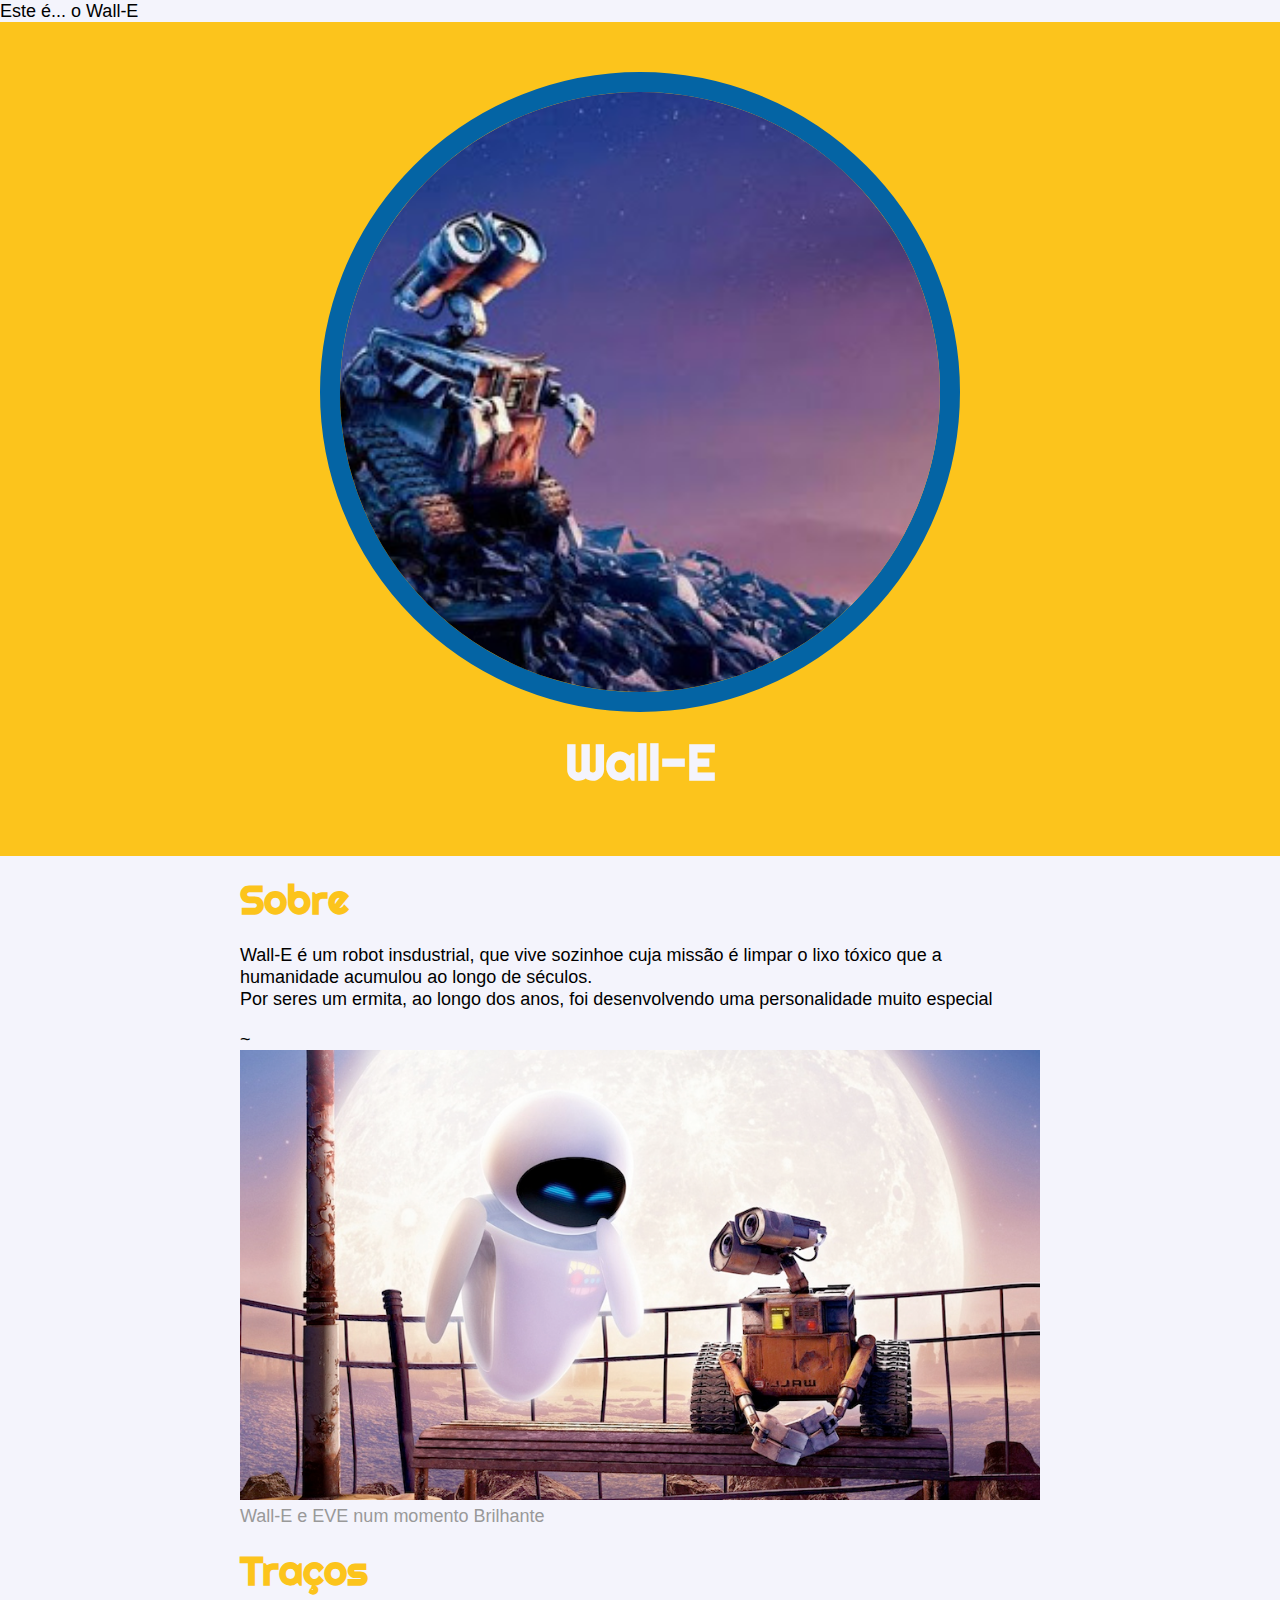
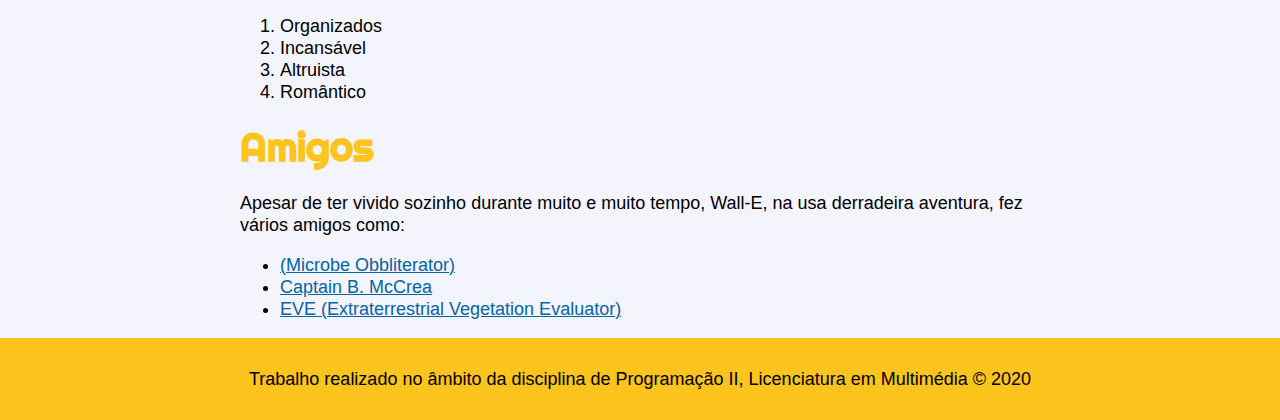
==== index.html @ 91f0434f "Adicionado a pagina do Wall-E" ====
<!DOCTYPE html>
<html>
    <head>
     Este é... o Wall-E
     <link rel="stylesheet" type="text/css" href="CSS/walle.css">
     <link href="https://fonts.googleapis.com/css2?family=Righteous&display=swap" rel="stylesheet">
    </head>
    <body>  
        <header>    
            <img src="Images/Wall-E.jpg">
            <h1>Wall-E</h1>
        </header>
        <main>  
            <h2>Sobre</h2>
            <p>Wall-E é um robot insdustrial, que vive sozinhoe cuja missão é limpar o lixo tóxico que a humanidade acumulou ao longo de séculos. <br>
            Por seres um ermita, ao longo dos anos, foi desenvolvendo uma personalidade muito especial</p>~
            <img src="Images/Wall-E and EVE.jpg">
            <p class="caption">Wall-E e EVE num momento Brilhante</p>
            <h2>Traços</h2>
            <ol>
                <li>Organizados</li>
                <li>Incansável</li>
                <li>Altruista</li>
                <li>Romântico</li>
            </ol>
            <h2>Amigos</h2>
            <p>Apesar de ter vivido sozinho durante muito e muito tempo, Wall-E, na usa derradeira aventura, fez vários amigos como:</p>
            <ul>    
                <li><a href="https://disney.fandom.com/wiki/M-O" target="_blank">(Microbe Obbliterator)</a></li>
                <li><a href="https://pixar.fandom.com/wiki/Captain_B._McCrea" target="_blank">Captain B. McCrea</a></li>
                <li><a href="https://disney.fandom.com/wiki/EVE" target="_blank">EVE (Extraterrestrial Vegetation Evaluator)</a></li>
            </ul>
        </main>
    </body>
    <footer>    
        Trabalho realizado no âmbito da disciplina de Programação II, Licenciatura em Multimédia &copy; 2020
    </footer>


</html>
---- CSS/walle.css ----
body{
    margin: 0;
    background-color: #f4f4fc;
    font-family: Arial, Helvetica, sans-serif;
    font-size: 18px;
    line-height: 22px;
}

header{
    background-color: #fcc41c;
    text-align: center;
    padding-top: 50px;
    padding-bottom: 50px;

}

header h1{
color: #f4f4fc;
}

header img{
    border-radius: 340px;
    width: 600px;
    height: 600px;
    object-fit: cover;
    border: 20px solid #0464a4;

}

h1, h2{
    font-family: 'Righteous', cursive;
    font-size: 50px;
}

main{
    max-width: 800px;
    margin: 0 auto;
    padding: 0px 20px;
}

main img{
    max-width: 100%;
}

h2 {
    font-size: 40px;
    color: #fcc41c;
}

p{
    font-size: 18px;

}
a{
    color: #0464a4;
}

a:hover{
    color: #0e90e7;
    background-color: #f4f4fc;
}

footer{
    background-color: #fcc41c;
    text-align: center;
    padding: 30px;
}

footer p{
    margin: 0px;
}

.caption{
    color: #999999;
    margin: 0px;
}
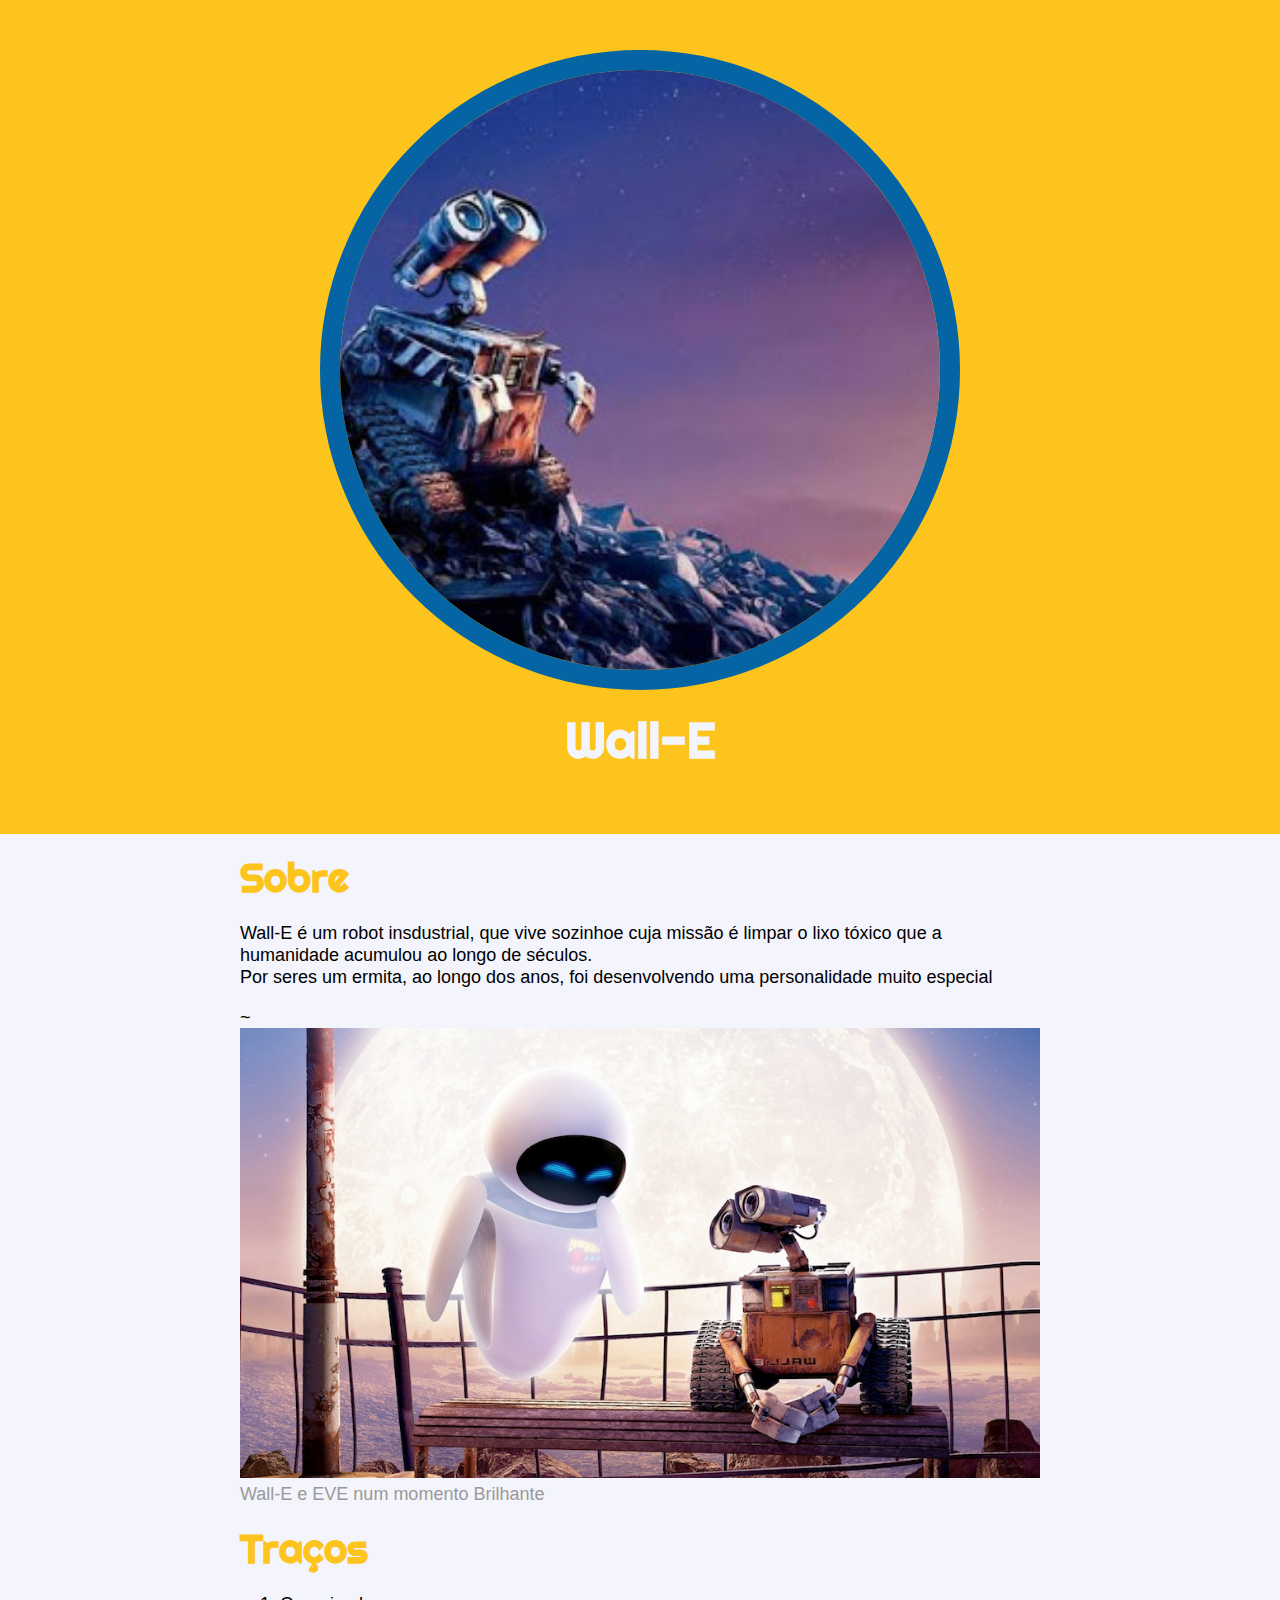
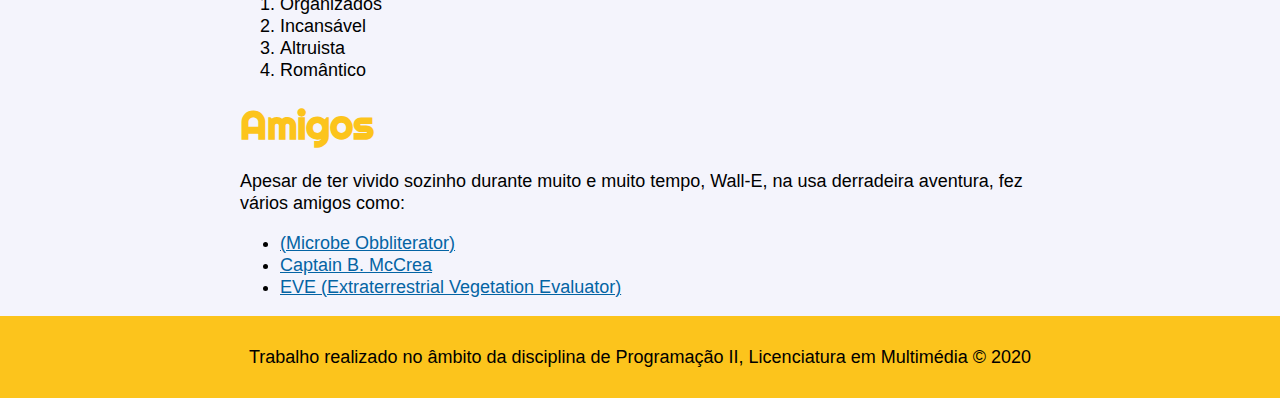
==== commit 1cb22de9: "Update index.html" ====
--- a/index.html
+++ b/index.html
@@ -1,7 +1,7 @@
 <!DOCTYPE html>
 <html>
     <head>
-     Este é... o Wall-E
+     <title>Este é... o Wall-E</title>
      <link rel="stylesheet" type="text/css" href="CSS/walle.css">
      <link href="https://fonts.googleapis.com/css2?family=Righteous&display=swap" rel="stylesheet">
     </head>
